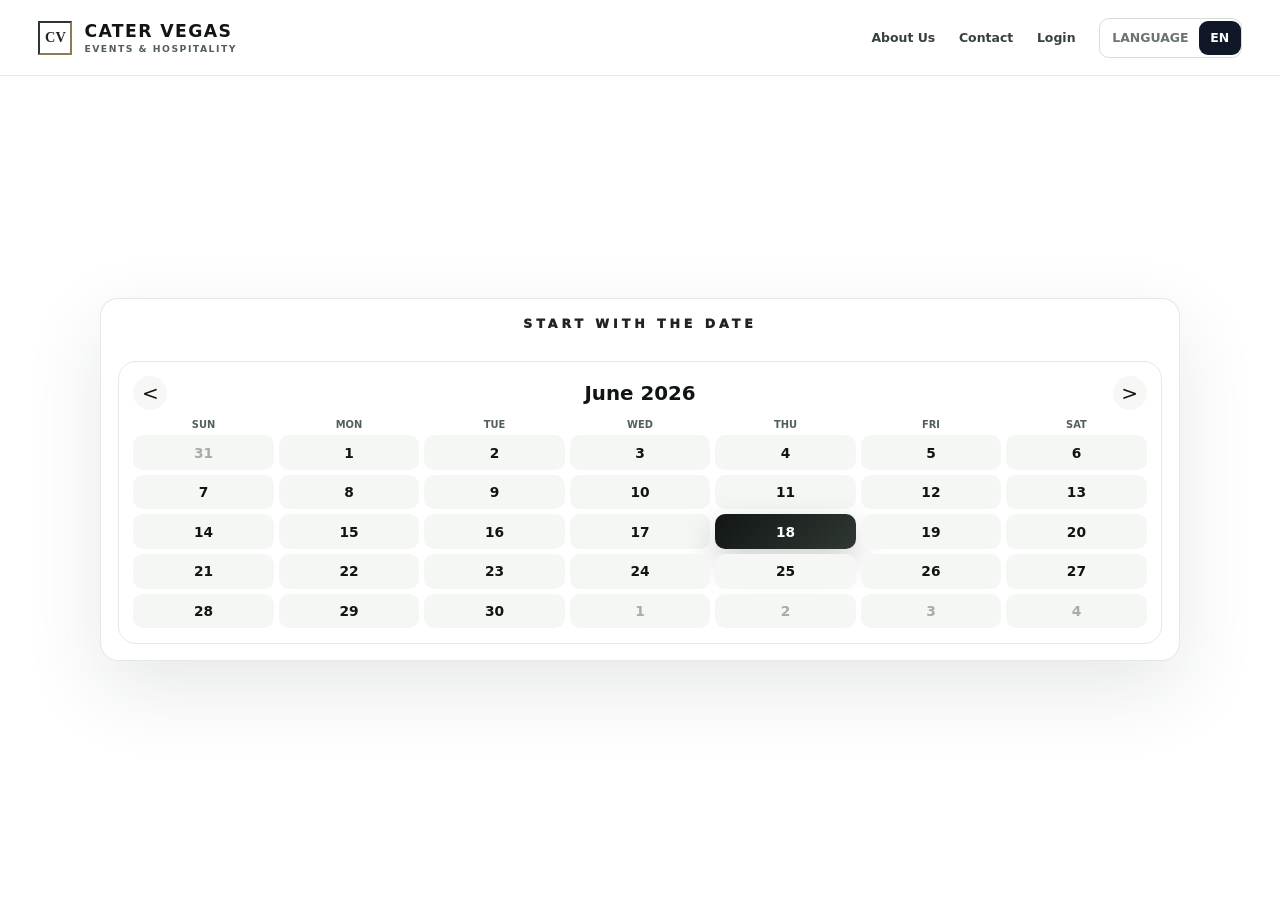
==== index.html @ 3e03739a "Add industries back button" ====
﻿<!DOCTYPE html>
<html lang="es">
<head>
  <meta charset="UTF-8">
  <meta name="viewport" content="width=device-width, initial-scale=1.0">
  <meta name="description" content="Cater Vegas conecta catering, F&amp;B, entertainment y hospedaje para eventos premium en Las Vegas.">
  <meta name="keywords" content="Cater Vegas, Las Vegas catering, F&B Las Vegas, event entertainment Las Vegas, hospitality Las Vegas">
  <meta name="theme-color" content="#ffffff">
  <title>Cater Vegas | Industries</title>
  <link rel="icon" href="data:image/svg+xml,%3Csvg xmlns='http://www.w3.org/2000/svg' viewBox='0 0 64 64'%3E%3Crect width='64' height='64' fill='%23ffffff'/%3E%3Ctext x='32' y='41' text-anchor='middle' font-family='Georgia,serif' font-size='23' fill='%231b3324'%3ECV%3C/text%3E%3C/svg%3E">
  <link rel="stylesheet" href="styles.css?v=20260627-flow-back-buttons">
</head>
<body>
  <header class="site-header" id="top">
    <a class="brand" href="#top" aria-label="Cater Vegas home">
      <span class="brand-mark">CV</span>
      <span class="brand-copy">
        <strong>Cater Vegas</strong>
        <small>Events & Hospitality</small>
      </span>
    </a>

    <nav class="site-nav" aria-label="Principal">
      <a href="#about">About Us</a>
      <a href="#contact">Contact</a>
      <a href="login.html">Login</a>
      <a class="language-pill" href="#contact">Language <strong>EN</strong></a>
    </nav>
  </header>

  <main>
    <section class="calendar-hero" id="calendar" aria-labelledby="calendar-title">
      <div class="booking-shell" aria-label="Calendar design options">
        <div class="booking-heading">
          <p class="eyebrow">Start with the date</p>
        </div>

        <div class="calendar-card compact-calendar" aria-label="June 2026 compact month calendar">
          <div class="calendar-card-header">
            <button type="button" aria-label="Previous month">&lt;</button>
            <strong>June 2026</strong>
            <button type="button" aria-label="Next month">&gt;</button>
          </div>

          <div class="calendar-grid" aria-label="Calendar days">
            <span>Sun</span><span>Mon</span><span>Tue</span><span>Wed</span><span>Thu</span><span>Fri</span><span>Sat</span>
            <button type="button" class="muted">31</button>
            <button type="button">1</button>
            <button type="button">2</button>
            <button type="button">3</button>
            <button type="button">4</button>
            <button type="button">5</button>
            <button type="button">6</button>
            <button type="button">7</button>
            <button type="button">8</button>
            <button type="button">9</button>
            <button type="button">10</button>
            <button type="button">11</button>
            <button type="button">12</button>
            <button type="button">13</button>
            <button type="button">14</button>
            <button type="button">15</button>
            <button type="button">16</button>
            <button type="button">17</button>
            <button type="button" class="is-selected">18</button>
            <button type="button">19</button>
            <button type="button">20</button>
            <button type="button">21</button>
            <button type="button">22</button>
            <button type="button">23</button>
            <button type="button">24</button>
            <button type="button">25</button>
            <button type="button">26</button>
            <button type="button">27</button>
            <button type="button">28</button>
            <button type="button">29</button>
            <button type="button">30</button>
            <button type="button" class="muted">1</button>
            <button type="button" class="muted">2</button>
            <button type="button" class="muted">3</button>
            <button type="button" class="muted">4</button>
          </div>
        </div>
      </div>
    </section>

    <section class="industry-hero is-hidden-step" id="industries" aria-label="Cater Vegas industries">
      <a class="flow-back industry-back" href="#calendar" aria-label="Back to calendar">
        <span aria-hidden="true">&larr;</span>
        Back
      </a>

      <article class="industry-panel industry-catering">
        <div class="panel-icon" aria-hidden="true">
          <svg viewBox="0 0 24 24">
            <path d="M5 13h14M7 13a5 5 0 0 1 10 0M12 5v3M9 5h6M4 17h16"></path>
          </svg>
        </div>
        <div class="panel-copy">
          <span class="panel-number">01</span>
          <h1>Catering</h1>
          <i></i>
          <p>Premium menus, plating, staffing and full-service event execution.</p>
          <a href="#catering">Start with Catering</a>
        </div>
      </article>

      <article class="industry-panel industry-fb">
        <div class="panel-icon" aria-hidden="true">
          <svg viewBox="0 0 24 24">
            <path d="M7 3h10l-1 8a4 4 0 0 1-8 0L7 3zM12 15v6M9 21h6"></path>
          </svg>
        </div>
        <div class="panel-copy">
          <span class="panel-number">02</span>
          <h2>F&amp;B</h2>
          <i></i>
          <p>Food and beverage programs for venues, hotels, pop-ups and recurring events.</p>
          <a href="#start" data-start-option="F&B">Start with F&amp;B</a>
        </div>
      </article>

      <article class="industry-panel industry-entertainment">
        <div class="panel-icon" aria-hidden="true">
          <svg viewBox="0 0 24 24">
            <path d="M9 18V5l11-2v13M9 9l11-2M6 21a3 3 0 1 0 0-6 3 3 0 0 0 0 6zm11-2a3 3 0 1 0 0-6 3 3 0 0 0 0 6z"></path>
          </svg>
        </div>
        <div class="panel-copy">
          <span class="panel-number">03</span>
          <h2>Entertainment</h2>
          <i></i>
          <p>DJ, live talent, production timing and guest-energy planning for Las Vegas events.</p>
          <a href="#start" data-start-option="Entertainment">Start with Entertainment</a>
        </div>
      </article>

      <article class="industry-panel industry-hotel">
        <div class="panel-icon" aria-hidden="true">
          <svg viewBox="0 0 24 24">
            <path d="M4 21V8l8-5 8 5v13M8 21v-7h8v7M9 10h.01M12 10h.01M15 10h.01"></path>
          </svg>
        </div>
        <div class="panel-copy">
          <span class="panel-number">04</span>
          <h2>Hospedaje</h2>
          <i></i>
          <p>Hotel blocks, VIP arrivals, transportation notes and concierge coordination.</p>
          <a href="#start" data-start-option="Hospedaje">Start with Hospedaje</a>
        </div>
      </article>
    </section>

    <section class="catering-showroom is-hidden-step" id="catering" aria-labelledby="catering-title">
      <a class="flow-back" href="#industries" aria-label="Back to industries">
        <span aria-hidden="true">â€¹</span>
        Back
      </a>

      <div class="showroom-intro">
        <span id="catering-title">Catering showroom</span>
        <p>Choose the catering area you want to build first.</p>
      </div>

      <div class="category-strip" aria-label="Catering categories">
        <a class="category-item" href="#start" data-start-option="Catering">
          <span class="category-icon" aria-hidden="true">
            <svg viewBox="0 0 64 64">
              <path d="M17 25c0-6 30-6 30 0s-30 6-30 0zM20 28c2 4 22 4 24 0M32 31v20M24 51h16"></path>
            </svg>
          </span>
          <strong>Tables</strong>
        </a>

        <a class="category-item" href="#start" data-start-option="Catering">
          <span class="category-icon" aria-hidden="true">
            <svg viewBox="0 0 64 64">
              <path d="M21 17h22v18H21zM18 35h28M23 35l-3 18M41 35l3 18M24 24h16"></path>
            </svg>
          </span>
          <strong>Chairs</strong>
        </a>

        <a class="category-item" href="#start" data-start-option="Catering">
          <span class="category-icon" aria-hidden="true">
            <svg viewBox="0 0 64 64">
              <path d="M22 16l20 8-10 24-20-8 10-24zM36 20l12 8-10 24-12-8M24 26l13 6M20 36l13 6"></path>
            </svg>
          </span>
          <strong>Linen</strong>
        </a>

        <a class="category-item" href="#start" data-start-option="Catering">
          <span class="category-icon" aria-hidden="true">
            <svg viewBox="0 0 64 64">
              <path d="M21 49h22M32 16v33M22 28h20M22 28l-5 13M42 28l5 13M26 16h12M25 22h14"></path>
              <path d="M18 41h8M38 41h8"></path>
            </svg>
          </span>
          <strong>Decor</strong>
        </a>

        <a class="category-item" href="#start" data-start-option="Catering">
          <span class="category-icon" aria-hidden="true">
            <svg viewBox="0 0 64 64">
              <path d="M14 49V26l18-11 18 11v23M14 26h36M20 49V31M44 49V31M25 31h14"></path>
            </svg>
          </span>
          <strong>Tents</strong>
        </a>

        <a class="category-item view-all" href="#start" data-start-option="Catering">
          <span class="category-icon" aria-hidden="true">
            <svg viewBox="0 0 64 64">
              <path d="M24 16l16 16-16 16"></path>
            </svg>
          </span>
          <strong>View all<br>products</strong>
        </a>
      </div>
    </section>

    <section class="start-section is-hidden-step" id="start" aria-labelledby="start-title">
      <div>
        <p class="eyebrow">Choose where to start</p>
        <h2 id="start-title">Your event path starts with <span id="selected-path">Catering</span>.</h2>
        <p id="selected-path-copy">
          We will begin with menu direction, guest count, service flow and staffing needs, then connect the rest of the event around it.
        </p>
      </div>

      <div class="start-options" aria-label="Starting options">
        <button type="button" class="is-active" data-path="Catering">Catering</button>
        <button type="button" data-path="F&B">F&amp;B</button>
        <button type="button" data-path="Entertainment">Entertainment</button>
        <button type="button" data-path="Hospedaje">Hospedaje</button>
      </div>
    </section>

    <section class="about-section is-hidden-step" id="about">
      <p class="eyebrow">Cater Vegas</p>
      <h2>Hospitality, food, entertainment and stay planning in one clean system.</h2>
      <p>
        We organize the moving parts behind destination events: menus, service, venue needs, talent, hotel details and guest experience. The page stays white and polished, while the operation behind it stays precise.
      </p>
    </section>

    <section class="contact-section is-hidden-step" id="contact">
      <p class="eyebrow">Start Planning</p>
      <h2>Tell us what you are building in Las Vegas.</h2>
      <a class="contact-button" href="mailto:info@bastidasystems.com">info@bastidasystems.com</a>
    </section>
  </main>

  <footer class="site-footer is-hidden-step">
    <span>Cater Vegas</span>
    <p>Events, F&amp;B, Entertainment &amp; Hospitality.</p>
  </footer>

  <script src="app.js"></script>
</body>
</html>
---- styles.css ----
﻿:root {
  color-scheme: light;
  --ink: #101513;
  --muted: #53605a;
  --line: #e5e9e4;
  --white: #ffffff;
  --soft: #f7f8f5;
  --green: #1f2421;
  --green-bright: #8c7a5b;
  --gold: #b59a6a;
  --aqua: #2bbcc4;
  --violet: #9157e8;
  --serif: Georgia, "Times New Roman", serif;
  --sans: Inter, ui-sans-serif, system-ui, -apple-system, BlinkMacSystemFont, "Segoe UI", sans-serif;
}

* {
  box-sizing: border-box;
}

html {
  scroll-behavior: smooth;
}

body {
  margin: 0;
  background: var(--white);
  color: var(--ink);
  font-family: var(--sans);
}

.is-hidden-step {
  display: none !important;
}

a {
  color: inherit;
  text-decoration: none;
}

svg {
  display: block;
}

.site-header {
  position: sticky;
  top: 0;
  z-index: 10;
  display: flex;
  align-items: center;
  justify-content: space-between;
  gap: 18px;
  min-height: 76px;
  padding: 12px clamp(20px, 3vw, 42px);
  background: rgba(255, 255, 255, 0.96);
  border-bottom: 1px solid var(--line);
  backdrop-filter: blur(18px);
}

.brand {
  display: flex;
  align-items: center;
  gap: 12px;
  min-width: 220px;
}

.brand-mark {
  display: grid;
  width: 34px;
  height: 34px;
  place-items: center;
  border: 2px solid #2c3732;
  border-right-color: var(--green-bright);
  border-bottom-color: var(--green-bright);
  color: var(--green);
  font-family: var(--serif);
  font-size: 0.9rem;
  font-weight: 700;
}

.brand-copy {
  display: grid;
  gap: 2px;
  text-transform: uppercase;
}

.brand-copy strong {
  font-size: clamp(0.95rem, 1.35vw, 1.26rem);
  letter-spacing: 0.08em;
}

.brand-copy small {
  color: var(--muted);
  font-size: 0.58rem;
  font-weight: 800;
  letter-spacing: 0.16em;
}

.site-nav {
  display: flex;
  align-items: center;
  justify-content: flex-end;
  gap: clamp(14px, 1.85vw, 28px);
  color: #36413c;
  font-size: clamp(0.78rem, 0.95vw, 0.95rem);
  font-weight: 800;
}

.site-nav a[aria-current="page"] {
  color: #050807;
}

.language-pill {
  display: inline-flex;
  align-items: center;
  gap: 10px;
  min-height: 40px;
  padding: 0 0 0 12px;
  border: 1px solid #d7ddd7;
  border-radius: 10px;
  color: #6a746f;
  text-transform: uppercase;
}

.language-pill strong {
  display: grid;
  min-width: 42px;
  min-height: 34px;
  place-items: center;
  border-radius: 9px;
  background: #101827;
  color: var(--white);
}

.calendar-hero {
  display: grid;
  grid-template-columns: minmax(0, 1fr);
  gap: 0;
  justify-items: center;
  align-items: center;
  min-height: calc(100vh - 76px);
  padding: clamp(8px, 1.2vw, 16px) clamp(22px, 5vw, 70px) clamp(18px, 2.6vw, 32px);
  background: var(--white);
}

.booking-shell {
  display: grid;
  width: min(100%, 1080px);
  gap: 12px;
  padding: clamp(12px, 1.3vw, 18px);
  border: 1px solid rgba(23, 73, 50, 0.12);
  border-radius: 18px;
  background: var(--white);
  box-shadow: 0 28px 80px rgba(27, 42, 34, 0.11);
}

.booking-heading {
  display: grid;
  justify-items: center;
  text-align: center;
}

.calendar-grid button,
.calendar-card-header button,
.start-options button {
  border: 0;
  font: inherit;
  cursor: pointer;
}

.calendar-card {
  padding: clamp(10px, 1.15vw, 15px);
  border: 1px solid var(--line);
  border-radius: 18px;
  background: var(--white);
}

.calendar-card-header {
  display: flex;
  align-items: center;
  justify-content: space-between;
  margin-bottom: 9px;
}

.calendar-card-header strong {
  font-size: clamp(1.05rem, 1.55vw, 1.35rem);
}

.calendar-card-header button {
  display: grid;
  width: 34px;
  height: 34px;
  place-items: center;
  border-radius: 50%;
  background: var(--soft);
  color: var(--ink);
  font-size: 1.25rem;
}

.calendar-grid {
  display: grid;
  grid-template-columns: repeat(7, minmax(0, 1fr));
  gap: 5px;
}

.calendar-grid span {
  color: var(--muted);
  font-size: 0.62rem;
  font-weight: 900;
  text-align: center;
  text-transform: uppercase;
}

.calendar-grid button {
  display: grid;
  min-height: clamp(30px, 2.7vw, 40px);
  place-items: center;
  border-radius: 10px;
  background: #f5f7f4;
  color: var(--ink);
  font-weight: 900;
  font-size: 0.86rem;
}

.calendar-grid button.muted {
  color: #a5ada8;
}

.calendar-grid button.is-selected {
  background: linear-gradient(135deg, #111614, #303833);
  color: var(--white);
  box-shadow: 0 14px 34px rgba(17, 22, 20, 0.22);
}

.contact-button {
  display: inline-flex;
  min-height: 52px;
  align-items: center;
  justify-content: center;
  padding: 0 22px;
  background: linear-gradient(135deg, #111614, #2f3632);
  color: var(--white);
  font-weight: 900;
  box-shadow: inset 0 1px 0 rgba(255, 255, 255, 0.16);
}

.industry-hero {
  position: relative;
  display: grid;
  grid-template-columns: repeat(4, minmax(0, 1fr));
  min-height: calc(100vh - 76px);
  overflow: hidden;
  background:
    linear-gradient(90deg, rgba(245, 248, 245, 0.92), rgba(255, 255, 255, 0.88)),
    #f7f8f5;
}

.industry-panel {
  position: relative;
  display: grid;
  align-items: end;
  min-width: 0;
  min-height: clamp(430px, calc(100vh - 120px), 540px);
  padding: clamp(20px, 3vw, 44px) clamp(16px, 2.1vw, 34px);
  isolation: isolate;
}

.industry-panel::before,
.industry-panel::after {
  position: absolute;
  inset: 0;
  content: "";
}

.industry-panel::before {
  z-index: -2;
  background:
    linear-gradient(180deg, rgba(255, 255, 255, 0.38), rgba(255, 255, 255, 0.9)),
    var(--panel-image);
  background-size: cover;
  background-position: center;
  filter: saturate(0.82);
}

.industry-panel::after {
  z-index: -1;
  background:
    linear-gradient(180deg, rgba(255, 255, 255, 0.2), rgba(255, 255, 255, 0.92) 78%),
    linear-gradient(90deg, rgba(255, 255, 255, 0.92), rgba(255, 255, 255, 0.32));
}

.industry-panel:not(:first-child) {
  margin-left: -2.4vw;
  padding-left: clamp(34px, 4.8vw, 64px);
  clip-path: polygon(10% 0, 100% 0, 90% 100%, 0 100%);
}

.industry-catering {
  --accent: var(--aqua);
  --panel-image: url("assets/cater-vegas-hero.png");
}

.industry-fb {
  --accent: var(--green-bright);
  --panel-image: url("assets/cater-vegas-hero.png");
}

.industry-entertainment {
  --accent: var(--violet);
  --panel-image: url("img/cocofilms-preview.jpg");
}

.industry-hotel {
  --accent: var(--gold);
  --panel-image: url("img/la-apertura-preview.png");
}

.panel-icon {
  position: absolute;
  left: clamp(24px, 3.5vw, 64px);
  top: clamp(32px, 11vh, 92px);
  display: grid;
  width: clamp(52px, 4.7vw, 66px);
  height: clamp(52px, 4.7vw, 66px);
  place-items: center;
  border: 1px solid rgba(16, 21, 19, 0.2);
  border-radius: 50%;
  background: rgba(255, 255, 255, 0.54);
  box-shadow: 0 14px 38px rgba(26, 37, 31, 0.12);
  backdrop-filter: blur(12px);
}

.industry-panel:not(:first-child) .panel-icon {
  left: clamp(42px, 5.4vw, 76px);
}

.panel-icon svg {
  width: 26px;
  height: 26px;
  fill: none;
  stroke: var(--ink);
  stroke-linecap: round;
  stroke-linejoin: round;
  stroke-width: 1.7;
}

.panel-copy {
  position: relative;
  z-index: 1;
  max-width: 430px;
}

.panel-number {
  display: block;
  margin-bottom: 10px;
  color: var(--accent);
  font-size: clamp(0.92rem, 1.18vw, 1.12rem);
  font-weight: 950;
  letter-spacing: 0.14em;
}

.panel-copy h1,
.panel-copy h2 {
  margin: 0;
  color: var(--ink);
  font-family: var(--sans);
  font-size: clamp(1.65rem, 2.25vw, 2.65rem);
  font-weight: 900;
  letter-spacing: -0.02em;
  line-height: 0.95;
}

.panel-copy i {
  display: block;
  width: 52px;
  height: 4px;
  margin: 14px 0;
  background: var(--accent);
}

.panel-copy p {
  max-width: 340px;
  margin: 0 0 14px;
  color: #34403b;
  font-size: clamp(0.78rem, 0.92vw, 0.95rem);
  font-weight: 650;
  line-height: 1.35;
}

.panel-copy a {
  color: var(--accent);
  font-size: 0.84rem;
  font-weight: 900;
}

.panel-copy a::after {
  content: "  >";
}

.catering-showroom {
  position: relative;
  display: grid;
  align-content: start;
  min-height: 0;
  height: calc(100vh - 76px);
  padding: clamp(8px, 1.4vw, 18px) 0 0;
  background: var(--white);
  overflow: hidden;
}

.flow-back {
  position: absolute;
  top: clamp(16px, 2.4vw, 30px);
  left: clamp(20px, 3.4vw, 54px);
  z-index: 2;
  display: inline-flex;
  min-height: 38px;
  align-items: center;
  gap: 8px;
  padding: 0 14px;
  border: 1px solid rgba(16, 21, 19, 0.14);
  border-radius: 999px;
  background: rgba(255, 255, 255, 0.72);
  color: #202824;
  font-size: 0.78rem;
  font-weight: 900;
  letter-spacing: 0.08em;
  text-transform: uppercase;
  box-shadow: 0 14px 34px rgba(26, 37, 31, 0.08);
  backdrop-filter: blur(14px);
}

.flow-back span {
  font-size: 1.35rem;
  line-height: 0;
}

.flow-back:hover {
  border-color: rgba(16, 21, 19, 0.28);
  background: rgba(255, 255, 255, 0.92);
}

.industry-back {
  top: clamp(16px, 2.4vw, 30px);
  left: clamp(20px, 3.4vw, 54px);
}

.showroom-intro {
  display: grid;
  justify-items: center;
  margin-bottom: clamp(8px, 1.4vw, 14px);
  padding: 0 clamp(22px, 5vw, 86px);
  text-align: center;
}

.showroom-intro span {
  display: inline-flex;
  min-height: 34px;
  align-items: center;
  justify-content: center;
  padding: 0 24px;
  background: linear-gradient(135deg, #111614, #303833);
  color: var(--white);
  font-size: clamp(0.76rem, 1.05vw, 0.94rem);
  font-weight: 850;
  letter-spacing: 0.22em;
  text-transform: uppercase;
}

.showroom-intro p {
  margin: 5px 0 0;
  color: #555c58;
  font-size: clamp(0.74rem, 0.9vw, 0.88rem);
  font-style: italic;
  font-weight: 750;
}

.category-strip {
  position: relative;
  display: grid;
  grid-template-columns: repeat(6, minmax(0, 1fr));
  min-height: 0;
  height: clamp(280px, calc(100vh - 190px), 380px);
  width: 100%;
  overflow: hidden;
  background:
    linear-gradient(90deg, rgba(245, 248, 245, 0.94), rgba(255, 255, 255, 0.88)),
    #f7f8f5;
}

.category-strip::before {
  display: none;
}

.category-item {
  position: relative;
  display: grid;
  align-content: end;
  justify-items: start;
  min-width: 0;
  padding: clamp(16px, 2.4vw, 30px) clamp(12px, 1.8vw, 24px);
  isolation: isolate;
  overflow: hidden;
  color: var(--ink);
  text-align: left;
  text-transform: uppercase;
  transform: none;
}

.category-item::before,
.category-item::after {
  position: absolute;
  inset: 0;
  content: "";
}

.category-item::before {
  z-index: -2;
  background:
    linear-gradient(180deg, rgba(255, 255, 255, 0.38), rgba(255, 255, 255, 0.92)),
    var(--category-image, url("assets/cater-vegas-hero.png"));
  background-position: center;
  background-size: cover;
  filter: saturate(0.82);
}

.category-item::after {
  z-index: -1;
  background:
    linear-gradient(180deg, rgba(255, 255, 255, 0.18), rgba(255, 255, 255, 0.94) 78%),
    linear-gradient(90deg, rgba(255, 255, 255, 0.94), rgba(255, 255, 255, 0.34));
}

.category-item:not(:first-child) {
  margin-left: -2.6vw;
  padding-left: clamp(30px, 4.8vw, 58px);
  clip-path: polygon(14% 0, 100% 0, 86% 100%, 0 100%);
}

.category-item:first-child {
  clip-path: polygon(0 0, 100% 0, 86% 100%, 0 100%);
}

.category-item:last-child {
  clip-path: polygon(14% 0, 100% 0, 100% 100%, 0 100%);
}

.category-item:nth-child(1),
.category-item:nth-child(2),
.category-item:nth-child(3) {
  --category-image: url("assets/cater-vegas-hero.png");
}

.category-item:nth-child(4) {
  --category-image: url("img/cocofilms-preview.jpg");
}

.category-item:nth-child(5),
.category-item:nth-child(6) {
  --category-image: url("img/la-apertura-preview.png");
}

.category-item:nth-child(1) {
  --category-accent: var(--aqua);
}

.category-item:nth-child(2) {
  --category-accent: var(--green-bright);
}

.category-item:nth-child(3) {
  --category-accent: var(--gold);
}

.category-item:nth-child(4) {
  --category-accent: var(--violet);
}

.category-item:nth-child(5) {
  --category-accent: #b59a6a;
}

.category-item:nth-child(6) {
  --category-accent: var(--ink);
}

.category-icon {
  display: grid;
  position: absolute;
  left: clamp(16px, 2.4vw, 34px);
  top: clamp(14px, 2.4vw, 30px);
  width: clamp(42px, 4vw, 58px);
  height: clamp(42px, 4vw, 58px);
  place-items: center;
  border: 1px solid rgba(16, 21, 19, 0.2);
  border-radius: 50%;
  background: rgba(255, 255, 255, 0.58);
  box-shadow: 0 14px 38px rgba(26, 37, 31, 0.12);
  backdrop-filter: blur(12px);
  transition: transform 180ms ease, border-color 180ms ease, box-shadow 180ms ease;
}

.category-item:not(:first-child) .category-icon {
  left: clamp(30px, 4.8vw, 54px);
}

.category-icon svg {
  width: 46%;
  height: 46%;
  fill: none;
  stroke: #0d100f;
  stroke-linecap: round;
  stroke-linejoin: round;
  stroke-width: 3;
}

.category-item strong {
  position: relative;
  z-index: 1;
  color: #050807;
  font-size: clamp(0.94rem, 1.35vw, 1.55rem);
  font-weight: 950;
  letter-spacing: -0.02em;
  line-height: 0.95;
}

.category-item strong::before {
  display: block;
  width: 40px;
  height: 4px;
  margin: 0 0 9px;
  content: "";
  background: var(--category-accent, var(--aqua));
}

.category-item:hover .category-icon {
  transform: translateY(-5px);
  border-color: var(--green-bright);
  box-shadow: 0 18px 44px rgba(17, 22, 20, 0.12);
}

.view-all .category-icon {
  width: clamp(42px, 4.4vw, 58px);
  height: clamp(42px, 4.4vw, 58px);
}

.view-all .category-icon svg {
  width: 48%;
  height: 48%;
}

.start-section {
  display: grid;
  grid-template-columns: minmax(300px, 0.9fr) minmax(320px, 1.1fr);
  gap: clamp(28px, 5vw, 80px);
  align-items: center;
  padding: clamp(70px, 8vw, 120px) clamp(22px, 5vw, 86px);
  background: var(--white);
  border-bottom: 1px solid var(--line);
}

.start-section h2 {
  max-width: 760px;
  margin: 0 0 20px;
  font-family: var(--serif);
  font-size: clamp(2.2rem, 4.6vw, 5rem);
  font-weight: 400;
  line-height: 1.02;
}

.start-section h2 span {
  color: var(--green);
}

.start-section p:not(.eyebrow) {
  max-width: 680px;
  margin: 0;
  color: var(--muted);
  font-size: clamp(1rem, 1.35vw, 1.2rem);
  line-height: 1.7;
}

.start-options {
  display: grid;
  grid-template-columns: repeat(2, minmax(0, 1fr));
  gap: 12px;
}

.start-options button {
  min-height: 96px;
  padding: 18px;
  border: 1px solid var(--line);
  border-radius: 14px;
  background: var(--soft);
  color: var(--ink);
  font-size: clamp(1.05rem, 1.8vw, 1.45rem);
  font-weight: 950;
  text-align: left;
}

.start-options button.is-active {
  border-color: rgba(23, 73, 50, 0.28);
  background: var(--green);
  color: var(--white);
}

.about-section,
.contact-section {
  display: grid;
  justify-items: center;
  padding: clamp(70px, 8vw, 120px) clamp(22px, 5vw, 86px);
  text-align: center;
}

.about-section {
  background: var(--white);
}

.contact-section {
  background: var(--soft);
}

.eyebrow {
  margin: 0 0 18px;
  color: var(--green);
  font-size: 0.78rem;
  font-weight: 950;
  letter-spacing: 0.32em;
  text-transform: uppercase;
}

.about-section h2,
.contact-section h2 {
  max-width: 920px;
  margin: 0 0 22px;
  font-family: var(--serif);
  font-size: clamp(2.1rem, 4.6vw, 5rem);
  font-weight: 400;
  line-height: 1.02;
}

.about-section p:not(.eyebrow) {
  max-width: 760px;
  margin: 0;
  color: var(--muted);
  font-size: clamp(1rem, 1.4vw, 1.2rem);
  line-height: 1.7;
}

.site-footer {
  display: flex;
  justify-content: space-between;
  gap: 24px;
  padding: 30px clamp(22px, 3vw, 48px);
  border-top: 1px solid var(--line);
  color: var(--muted);
}

.site-footer span {
  color: var(--ink);
  font-weight: 900;
  letter-spacing: 0.12em;
  text-transform: uppercase;
}

.site-footer p {
  margin: 0;
}

@media (max-width: 1180px) {
  .site-header {
    align-items: center;
    flex-wrap: wrap;
  }

  .site-nav {
    flex-wrap: wrap;
    justify-content: flex-start;
  }

  .start-section {
    grid-template-columns: 1fr 1fr;
  }

  .industry-hero {
    grid-template-columns: repeat(4, minmax(0, 1fr));
  }

  .category-strip {
    grid-template-columns: repeat(6, minmax(0, 1fr));
    height: 340px;
    min-height: 0;
  }

  .category-strip::before {
    display: none;
  }

  .category-item {
    padding: 20px 14px;
    transform: none;
  }

  .calendar-hero {
    grid-template-columns: 1fr;
  }

  .industry-panel,
  .industry-panel:not(:first-child) {
    min-height: 430px;
    padding: 28px 20px;
  }

  .industry-panel:not(:first-child) {
    margin-left: -2.6vw;
    padding-left: clamp(36px, 5.6vw, 70px);
    clip-path: polygon(12% 0, 100% 0, 88% 100%, 0 100%);
  }

  .industry-panel:first-child {
    clip-path: polygon(0 0, 100% 0, 88% 100%, 0 100%);
  }

  .industry-panel:last-child {
    clip-path: polygon(12% 0, 100% 0, 100% 100%, 0 100%);
  }

  .industry-panel:not(:first-child) .panel-icon,
  .panel-icon {
    left: clamp(24px, 4.4vw, 56px);
    top: 28px;
  }
}

@media (max-width: 720px) {
  .site-header {
    min-height: auto;
    padding: 18px;
  }

  .brand {
    min-width: 0;
  }

  .site-nav {
    gap: 12px 18px;
    font-size: 0.78rem;
  }

  .language-pill {
    min-height: 44px;
  }

  .language-pill strong {
    min-height: 38px;
  }

  .calendar-hero,
  .industry-hero,
  .catering-showroom,
  .start-section {
    grid-template-columns: 1fr;
    min-height: auto;
  }

  .category-strip {
    display: grid;
    grid-template-columns: 1fr;
    min-height: auto;
  }

  .category-item,
  .category-item:not(:first-child),
  .category-item:first-child,
  .category-item:last-child {
    min-height: 220px;
    margin-left: 0;
    padding: 96px 22px 28px;
    clip-path: none;
  }

  .category-item:not(:first-child) .category-icon,
  .category-icon {
    left: 24px;
    top: 28px;
  }

  .flow-back {
    position: relative;
    top: auto;
    left: auto;
    justify-self: start;
    margin: 0 0 12px 18px;
  }

  .calendar-hero {
    padding: 34px 18px;
  }

  .start-options {
    grid-template-columns: 1fr;
  }

  .industry-panel,
  .industry-panel:not(:first-child) {
    min-height: 330px;
    padding: 28px 22px;
  }

  .industry-panel:not(:first-child) .panel-icon,
  .panel-icon {
    left: 24px;
    top: 28px;
    width: 56px;
    height: 56px;
  }

  .panel-copy {
    padding-top: 64px;
  }

  .panel-copy h1,
  .panel-copy h2 {
    font-size: clamp(1.85rem, 10vw, 3rem);
  }

  .site-footer {
    display: grid;
  }
}
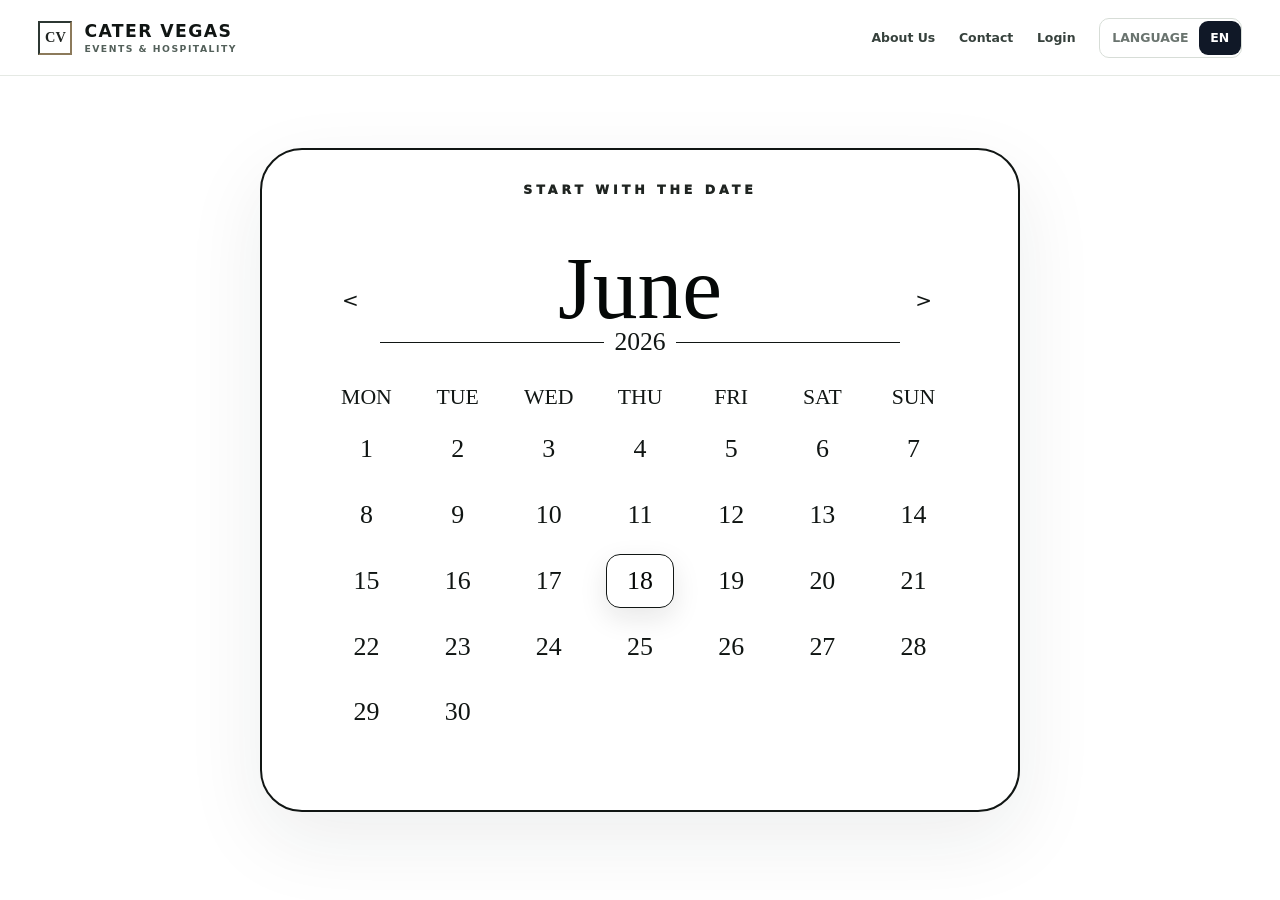
==== commit 7f822270: "Add editorial calendar selection style" ====
--- a/index.html
+++ b/index.html
@@ -8,7 +8,7 @@
   <meta name="theme-color" content="#ffffff">
   <title>Cater Vegas | Industries</title>
   <link rel="icon" href="data:image/svg+xml,%3Csvg xmlns='http://www.w3.org/2000/svg' viewBox='0 0 64 64'%3E%3Crect width='64' height='64' fill='%23ffffff'/%3E%3Ctext x='32' y='41' text-anchor='middle' font-family='Georgia,serif' font-size='23' fill='%231b3324'%3ECV%3C/text%3E%3C/svg%3E">
-  <link rel="stylesheet" href="styles.css?v=20260627-flow-back-buttons">
+  <link rel="stylesheet" href="styles.css?v=20260627-editorial-calendar">
 </head>
 <body>
   <header class="site-header" id="top">
@@ -38,13 +38,15 @@
         <div class="calendar-card compact-calendar" aria-label="June 2026 compact month calendar">
           <div class="calendar-card-header">
             <button type="button" aria-label="Previous month">&lt;</button>
-            <strong>June 2026</strong>
+            <strong>
+              <span class="month-name">June</span>
+              <span class="month-year">2026</span>
+            </strong>
             <button type="button" aria-label="Next month">&gt;</button>
           </div>
 
           <div class="calendar-grid" aria-label="Calendar days">
-            <span>Sun</span><span>Mon</span><span>Tue</span><span>Wed</span><span>Thu</span><span>Fri</span><span>Sat</span>
-            <button type="button" class="muted">31</button>
+            <span>Mon</span><span>Tue</span><span>Wed</span><span>Thu</span><span>Fri</span><span>Sat</span><span>Sun</span>
             <button type="button">1</button>
             <button type="button">2</button>
             <button type="button">3</button>
@@ -75,10 +77,6 @@
             <button type="button">28</button>
             <button type="button">29</button>
             <button type="button">30</button>
-            <button type="button" class="muted">1</button>
-            <button type="button" class="muted">2</button>
-            <button type="button" class="muted">3</button>
-            <button type="button" class="muted">4</button>
           </div>
         </div>
       </div>
@@ -86,7 +84,6 @@
 
     <section class="industry-hero is-hidden-step" id="industries" aria-label="Cater Vegas industries">
       <a class="flow-back industry-back" href="#calendar" aria-label="Back to calendar">
-        <span aria-hidden="true">&larr;</span>
         Back
       </a>
 
@@ -153,7 +150,6 @@
 
     <section class="catering-showroom is-hidden-step" id="catering" aria-labelledby="catering-title">
       <a class="flow-back" href="#industries" aria-label="Back to industries">
-        <span aria-hidden="true">â€¹</span>
         Back
       </a>
 
@@ -209,14 +205,6 @@
           <strong>Tents</strong>
         </a>
 
-        <a class="category-item view-all" href="#start" data-start-option="Catering">
-          <span class="category-icon" aria-hidden="true">
-            <svg viewBox="0 0 64 64">
-              <path d="M24 16l16 16-16 16"></path>
-            </svg>
-          </span>
-          <strong>View all<br>products</strong>
-        </a>
       </div>
     </section>
 
--- a/styles.css
+++ b/styles.css
@@ -145,13 +145,13 @@
 
 .booking-shell {
   display: grid;
-  width: min(100%, 1080px);
-  gap: 12px;
-  padding: clamp(12px, 1.3vw, 18px);
-  border: 1px solid rgba(23, 73, 50, 0.12);
-  border-radius: 18px;
+  width: min(100%, 760px);
+  gap: 10px;
+  padding: clamp(18px, 2.5vw, 34px);
+  border: 2px solid #111614;
+  border-radius: 42px;
   background: var(--white);
-  box-shadow: 0 28px 80px rgba(27, 42, 34, 0.11);
+  box-shadow: 0 28px 80px rgba(27, 42, 34, 0.08);
 }
 
 .booking-heading {
@@ -169,67 +169,110 @@
 }
 
 .calendar-card {
-  padding: clamp(10px, 1.15vw, 15px);
-  border: 1px solid var(--line);
-  border-radius: 18px;
+  padding: clamp(12px, 1.6vw, 22px) clamp(18px, 3vw, 42px) clamp(22px, 3vw, 42px);
+  border: 0;
+  border-radius: 0;
   background: var(--white);
 }
 
 .calendar-card-header {
+  display: grid;
+  grid-template-columns: 42px 1fr 42px;
+  align-items: center;
+  margin-bottom: clamp(18px, 2.4vw, 32px);
+}
+
+.calendar-card-header strong {
+  display: grid;
+  justify-items: center;
+  color: #050807;
+  font-family: var(--serif);
+  font-weight: 400;
+  line-height: 0.95;
+}
+
+.month-name {
+  font-size: clamp(3.1rem, 7vw, 5.6rem);
+}
+
+.month-year {
   display: flex;
-  align-items: center;
-  justify-content: space-between;
-  margin-bottom: 9px;
-}
-
-.calendar-card-header strong {
-  font-size: clamp(1.05rem, 1.55vw, 1.35rem);
+  width: min(100%, 520px);
+  align-items: center;
+  gap: 10px;
+  color: #111614;
+  font-size: clamp(1.15rem, 2vw, 1.65rem);
+}
+
+.month-year::before,
+.month-year::after {
+  display: block;
+  height: 1px;
+  flex: 1;
+  content: "";
+  background: #111614;
 }
 
 .calendar-card-header button {
   display: grid;
-  width: 34px;
-  height: 34px;
+  width: 36px;
+  height: 36px;
   place-items: center;
   border-radius: 50%;
-  background: var(--soft);
+  background: transparent;
   color: var(--ink);
   font-size: 1.25rem;
+  transition: background 160ms ease, transform 160ms ease;
+}
+
+.calendar-card-header button:hover {
+  background: #f4f6f3;
+  transform: translateY(-1px);
 }
 
 .calendar-grid {
   display: grid;
   grid-template-columns: repeat(7, minmax(0, 1fr));
-  gap: 5px;
+  gap: clamp(6px, 1vw, 12px) clamp(10px, 1.8vw, 24px);
 }
 
 .calendar-grid span {
-  color: var(--muted);
-  font-size: 0.62rem;
-  font-weight: 900;
+  color: #111614;
+  font-family: var(--serif);
+  font-size: clamp(1rem, 1.7vw, 1.42rem);
+  font-weight: 400;
   text-align: center;
   text-transform: uppercase;
 }
 
 .calendar-grid button {
   display: grid;
-  min-height: clamp(30px, 2.7vw, 40px);
+  min-height: clamp(36px, 4.2vw, 54px);
   place-items: center;
-  border-radius: 10px;
-  background: #f5f7f4;
+  border: 1px solid transparent;
+  border-radius: 14px;
+  background: transparent;
   color: var(--ink);
-  font-weight: 900;
-  font-size: 0.86rem;
+  font-family: var(--serif);
+  font-weight: 400;
+  font-size: clamp(1.1rem, 2.05vw, 1.62rem);
+  transition: border-color 160ms ease, box-shadow 160ms ease, transform 160ms ease;
 }
 
 .calendar-grid button.muted {
   color: #a5ada8;
 }
 
+.calendar-grid button:hover {
+  border-color: rgba(17, 22, 20, 0.22);
+  transform: translateY(-1px);
+}
+
 .calendar-grid button.is-selected {
-  background: linear-gradient(135deg, #111614, #303833);
-  color: var(--white);
-  box-shadow: 0 14px 34px rgba(17, 22, 20, 0.22);
+  border-color: #111614;
+  background: transparent;
+  color: #050807;
+  box-shadow: 0 10px 28px rgba(17, 22, 20, 0.1);
 }
 
 .contact-button {
@@ -478,7 +521,7 @@
 .category-strip {
   position: relative;
   display: grid;
-  grid-template-columns: repeat(6, minmax(0, 1fr));
+  grid-template-columns: repeat(5, minmax(0, 1fr));
   min-height: 0;
   height: clamp(280px, calc(100vh - 190px), 380px);
   width: 100%;
@@ -517,9 +560,9 @@
 .category-item::before {
   z-index: -2;
   background:
-    linear-gradient(180deg, rgba(255, 255, 255, 0.38), rgba(255, 255, 255, 0.92)),
+    linear-gradient(180deg, rgba(255, 255, 255, 0.16), rgba(255, 255, 255, 0.7)),
     var(--category-image, url("assets/cater-vegas-hero.png"));
-  background-position: center;
+  background-position: var(--category-position, center);
   background-size: cover;
   filter: saturate(0.82);
 }
@@ -527,8 +570,8 @@
 .category-item::after {
   z-index: -1;
   background:
-    linear-gradient(180deg, rgba(255, 255, 255, 0.18), rgba(255, 255, 255, 0.94) 78%),
-    linear-gradient(90deg, rgba(255, 255, 255, 0.94), rgba(255, 255, 255, 0.34));
+    linear-gradient(180deg, rgba(255, 255, 255, 0.08), rgba(255, 255, 255, 0.78) 82%),
+    linear-gradient(90deg, rgba(255, 255, 255, 0.82), rgba(255, 255, 255, 0.22));
 }
 
 .category-item:not(:first-child) {
@@ -545,19 +588,29 @@
   clip-path: polygon(14% 0, 100% 0, 100% 100%, 0 100%);
 }
 
-.category-item:nth-child(1),
-.category-item:nth-child(2),
+.category-item:nth-child(1) {
+  --category-image: url("assets/tables.jpeg");
+  --category-position: center;
+}
+
+.category-item:nth-child(2) {
+  --category-image: url("assets/chairs.jpeg");
+  --category-position: center;
+}
+
 .category-item:nth-child(3) {
-  --category-image: url("assets/cater-vegas-hero.png");
+  --category-image: url("assets/linens.jpeg");
+  --category-position: center;
 }
 
 .category-item:nth-child(4) {
-  --category-image: url("img/cocofilms-preview.jpg");
-}
-
-.category-item:nth-child(5),
-.category-item:nth-child(6) {
-  --category-image: url("img/la-apertura-preview.png");
+  --category-image: url("assets/decor.jpeg");
+  --category-position: center;
+}
+
+.category-item:nth-child(5) {
+  --category-image: url("assets/tents.jpeg");
+  --category-position: center;
 }
 
 .category-item:nth-child(1) {
@@ -578,10 +631,6 @@
 
 .category-item:nth-child(5) {
   --category-accent: #b59a6a;
-}
-
-.category-item:nth-child(6) {
-  --category-accent: var(--ink);
 }
 
 .category-icon {
@@ -639,16 +688,6 @@
   box-shadow: 0 18px 44px rgba(17, 22, 20, 0.12);
 }
 
-.view-all .category-icon {
-  width: clamp(42px, 4.4vw, 58px);
-  height: clamp(42px, 4.4vw, 58px);
-}
-
-.view-all .category-icon svg {
-  width: 48%;
-  height: 48%;
-}
-
 .start-section {
   display: grid;
   grid-template-columns: minmax(300px, 0.9fr) minmax(320px, 1.1fr);
@@ -787,7 +826,7 @@
   }
 
   .category-strip {
-    grid-template-columns: repeat(6, minmax(0, 1fr));
+    grid-template-columns: repeat(5, minmax(0, 1fr));
     height: 340px;
     min-height: 0;
   }
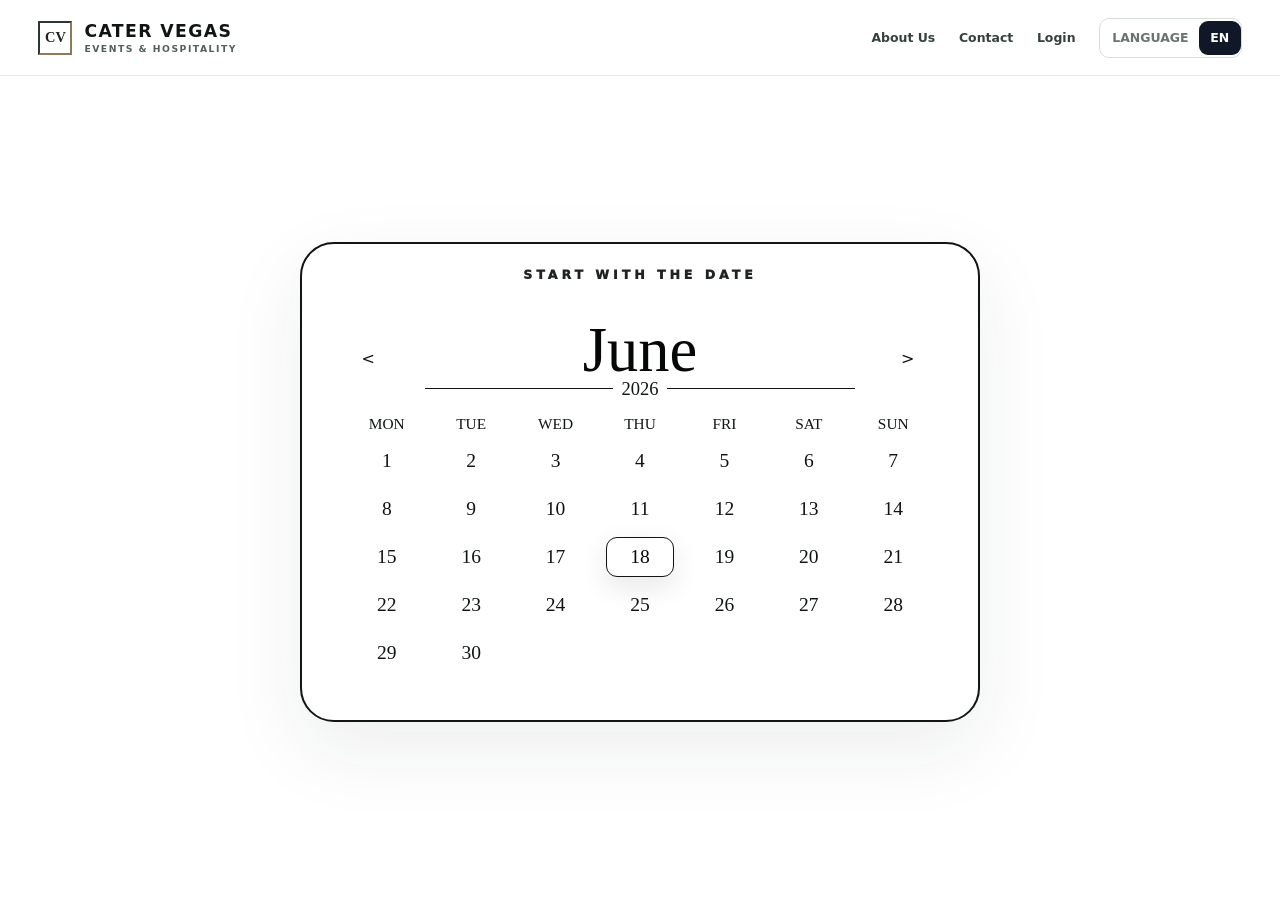
==== commit a6f39198: "Center industry icons away from back button" ====
--- a/index.html
+++ b/index.html
@@ -8,7 +8,7 @@
   <meta name="theme-color" content="#ffffff">
   <title>Cater Vegas | Industries</title>
   <link rel="icon" href="data:image/svg+xml,%3Csvg xmlns='http://www.w3.org/2000/svg' viewBox='0 0 64 64'%3E%3Crect width='64' height='64' fill='%23ffffff'/%3E%3Ctext x='32' y='41' text-anchor='middle' font-family='Georgia,serif' font-size='23' fill='%231b3324'%3ECV%3C/text%3E%3C/svg%3E">
-  <link rel="stylesheet" href="styles.css?v=20260627-editorial-calendar">
+  <link rel="stylesheet" href="styles.css?v=20260627-centered-industry-icons">
 </head>
 <body>
   <header class="site-header" id="top">
--- a/styles.css
+++ b/styles.css
@@ -139,17 +139,18 @@
   justify-items: center;
   align-items: center;
   min-height: calc(100vh - 76px);
-  padding: clamp(8px, 1.2vw, 16px) clamp(22px, 5vw, 70px) clamp(18px, 2.6vw, 32px);
+  padding: clamp(6px, 1vw, 12px) clamp(18px, 4vw, 56px) clamp(12px, 2vw, 24px);
   background: var(--white);
 }
 
 .booking-shell {
   display: grid;
-  width: min(100%, 760px);
-  gap: 10px;
-  padding: clamp(18px, 2.5vw, 34px);
+  width: min(100%, 680px);
+  max-height: calc(100vh - 118px);
+  gap: 8px;
+  padding: clamp(14px, 1.8vw, 24px);
   border: 2px solid #111614;
-  border-radius: 42px;
+  border-radius: 34px;
   background: var(--white);
   box-shadow: 0 28px 80px rgba(27, 42, 34, 0.08);
 }
@@ -169,7 +170,7 @@
 }
 
 .calendar-card {
-  padding: clamp(12px, 1.6vw, 22px) clamp(18px, 3vw, 42px) clamp(22px, 3vw, 42px);
+  padding: clamp(6px, 1vw, 14px) clamp(14px, 2.2vw, 32px) clamp(12px, 2vw, 24px);
   border: 0;
   border-radius: 0;
   background: var(--white);
@@ -177,9 +178,9 @@
 
 .calendar-card-header {
   display: grid;
-  grid-template-columns: 42px 1fr 42px;
-  align-items: center;
-  margin-bottom: clamp(18px, 2.4vw, 32px);
+  grid-template-columns: 34px 1fr 34px;
+  align-items: center;
+  margin-bottom: clamp(10px, 1.5vw, 18px);
 }
 
 .calendar-card-header strong {
@@ -192,16 +193,16 @@
 }
 
 .month-name {
-  font-size: clamp(3.1rem, 7vw, 5.6rem);
+  font-size: clamp(2.35rem, 4.9vw, 3.9rem);
 }
 
 .month-year {
   display: flex;
-  width: min(100%, 520px);
-  align-items: center;
-  gap: 10px;
+  width: min(100%, 430px);
+  align-items: center;
+  gap: 8px;
   color: #111614;
-  font-size: clamp(1.15rem, 2vw, 1.65rem);
+  font-size: clamp(0.95rem, 1.45vw, 1.24rem);
 }
 
 .month-year::before,
@@ -215,13 +216,13 @@
 
 .calendar-card-header button {
   display: grid;
-  width: 36px;
-  height: 36px;
+  width: 30px;
+  height: 30px;
   place-items: center;
   border-radius: 50%;
   background: transparent;
   color: var(--ink);
-  font-size: 1.25rem;
+  font-size: 1rem;
   transition: background 160ms ease, transform 160ms ease;
 }
 
@@ -233,13 +234,13 @@
 .calendar-grid {
   display: grid;
   grid-template-columns: repeat(7, minmax(0, 1fr));
-  gap: clamp(6px, 1vw, 12px) clamp(10px, 1.8vw, 24px);
+  gap: clamp(3px, 0.65vw, 8px) clamp(8px, 1.35vw, 18px);
 }
 
 .calendar-grid span {
   color: #111614;
   font-family: var(--serif);
-  font-size: clamp(1rem, 1.7vw, 1.42rem);
+  font-size: clamp(0.78rem, 1.2vw, 1.02rem);
   font-weight: 400;
   text-align: center;
   text-transform: uppercase;
@@ -247,15 +248,15 @@
 
 .calendar-grid button {
   display: grid;
-  min-height: clamp(36px, 4.2vw, 54px);
+  min-height: clamp(28px, 3.2vw, 40px);
   place-items: center;
   border: 1px solid transparent;
-  border-radius: 14px;
+  border-radius: 11px;
   background: transparent;
   color: var(--ink);
   font-family: var(--serif);
   font-weight: 400;
-  font-size: clamp(1.1rem, 2.05vw, 1.62rem);
+  font-size: clamp(0.92rem, 1.55vw, 1.22rem);
   transition: border-color 160ms ease, box-shadow 160ms ease, transform 160ms ease;
 }
 
@@ -360,31 +361,32 @@
 
 .panel-icon {
   position: absolute;
-  left: clamp(24px, 3.5vw, 64px);
-  top: clamp(32px, 11vh, 92px);
-  display: grid;
-  width: clamp(52px, 4.7vw, 66px);
-  height: clamp(52px, 4.7vw, 66px);
+  left: 50%;
+  top: clamp(56px, 13vh, 112px);
+  display: grid;
+  width: clamp(68px, 5.8vw, 86px);
+  height: clamp(68px, 5.8vw, 86px);
   place-items: center;
   border: 1px solid rgba(16, 21, 19, 0.2);
   border-radius: 50%;
   background: rgba(255, 255, 255, 0.54);
   box-shadow: 0 14px 38px rgba(26, 37, 31, 0.12);
   backdrop-filter: blur(12px);
+  transform: translateX(-50%);
 }
 
 .industry-panel:not(:first-child) .panel-icon {
-  left: clamp(42px, 5.4vw, 76px);
+  left: 50%;
 }
 
 .panel-icon svg {
-  width: 26px;
-  height: 26px;
+  width: 34px;
+  height: 34px;
   fill: none;
   stroke: var(--ink);
   stroke-linecap: round;
   stroke-linejoin: round;
-  stroke-width: 1.7;
+  stroke-width: 1.55;
 }
 
 .panel-copy {
@@ -866,8 +868,9 @@
 
   .industry-panel:not(:first-child) .panel-icon,
   .panel-icon {
-    left: clamp(24px, 4.4vw, 56px);
-    top: 28px;
+    left: 50%;
+    top: 54px;
+    transform: translateX(-50%);
   }
 }
 
@@ -948,14 +951,15 @@
 
   .industry-panel:not(:first-child) .panel-icon,
   .panel-icon {
-    left: 24px;
+    left: 50%;
     top: 28px;
-    width: 56px;
-    height: 56px;
+    width: 62px;
+    height: 62px;
+    transform: translateX(-50%);
   }
 
   .panel-copy {
-    padding-top: 64px;
+    padding-top: 74px;
   }
 
   .panel-copy h1,
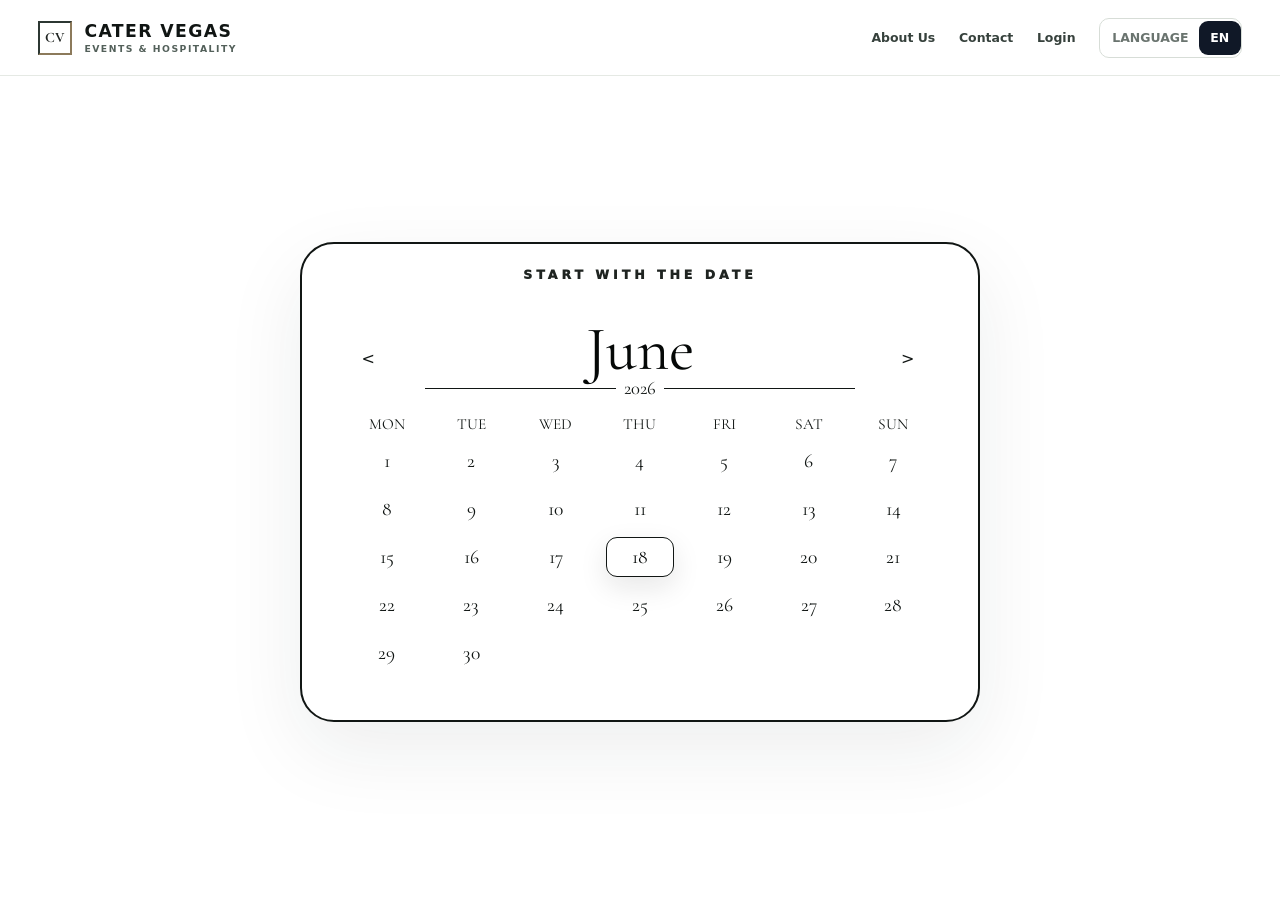
==== commit fa5e8ba6: "Add industry selection frame" ====
--- a/index.html
+++ b/index.html
@@ -8,7 +8,10 @@
   <meta name="theme-color" content="#ffffff">
   <title>Cater Vegas | Industries</title>
   <link rel="icon" href="data:image/svg+xml,%3Csvg xmlns='http://www.w3.org/2000/svg' viewBox='0 0 64 64'%3E%3Crect width='64' height='64' fill='%23ffffff'/%3E%3Ctext x='32' y='41' text-anchor='middle' font-family='Georgia,serif' font-size='23' fill='%231b3324'%3ECV%3C/text%3E%3C/svg%3E">
-  <link rel="stylesheet" href="styles.css?v=20260627-centered-industry-icons">
+  <link rel="preconnect" href="https://fonts.googleapis.com">
+  <link rel="preconnect" href="https://fonts.gstatic.com" crossorigin>
+  <link href="https://fonts.googleapis.com/css2?family=Cormorant+Garamond:wght@500;600;700&display=swap" rel="stylesheet">
+  <link rel="stylesheet" href="styles.css?v=20260627-industry-selection-frame">
 </head>
 <body>
   <header class="site-header" id="top">
--- a/styles.css
+++ b/styles.css
@@ -10,7 +10,7 @@
   --gold: #b59a6a;
   --aqua: #2bbcc4;
   --violet: #9157e8;
-  --serif: Georgia, "Times New Roman", serif;
+  --serif: "Cormorant Garamond", Georgia, "Times New Roman", serif;
   --sans: Inter, ui-sans-serif, system-ui, -apple-system, BlinkMacSystemFont, "Segoe UI", sans-serif;
 }
 
@@ -307,6 +307,9 @@
   min-height: clamp(430px, calc(100vh - 120px), 540px);
   padding: clamp(20px, 3vw, 44px) clamp(16px, 2.1vw, 34px);
   isolation: isolate;
+  box-shadow: inset 0 0 0 0 rgba(16, 21, 19, 0);
+  cursor: pointer;
+  transition: box-shadow 180ms ease, background 180ms ease;
 }
 
 .industry-panel::before,
@@ -318,19 +321,14 @@
 
 .industry-panel::before {
   z-index: -2;
-  background:
-    linear-gradient(180deg, rgba(255, 255, 255, 0.38), rgba(255, 255, 255, 0.9)),
-    var(--panel-image);
-  background-size: cover;
-  background-position: center;
-  filter: saturate(0.82);
+  background: #fff;
 }
 
 .industry-panel::after {
   z-index: -1;
   background:
-    linear-gradient(180deg, rgba(255, 255, 255, 0.2), rgba(255, 255, 255, 0.92) 78%),
-    linear-gradient(90deg, rgba(255, 255, 255, 0.92), rgba(255, 255, 255, 0.32));
+    linear-gradient(180deg, rgba(255, 255, 255, 0), rgba(247, 248, 245, 0.84) 80%),
+    linear-gradient(90deg, rgba(255, 255, 255, 0.96), rgba(255, 255, 255, 0.62));
 }
 
 .industry-panel:not(:first-child) {
@@ -339,23 +337,31 @@
   clip-path: polygon(10% 0, 100% 0, 90% 100%, 0 100%);
 }
 
+.industry-panel:hover,
+.industry-panel:focus-within,
+.industry-panel.is-selected {
+  box-shadow:
+    inset 0 0 0 2px var(--ink),
+    inset 0 0 0 10px rgba(255, 255, 255, 0.72);
+}
+
 .industry-catering {
-  --accent: var(--aqua);
+  --accent: var(--ink);
   --panel-image: url("assets/cater-vegas-hero.png");
 }
 
 .industry-fb {
-  --accent: var(--green-bright);
+  --accent: var(--ink);
   --panel-image: url("assets/cater-vegas-hero.png");
 }
 
 .industry-entertainment {
-  --accent: var(--violet);
+  --accent: var(--ink);
   --panel-image: url("img/cocofilms-preview.jpg");
 }
 
 .industry-hotel {
-  --accent: var(--gold);
+  --accent: var(--ink);
   --panel-image: url("img/la-apertura-preview.png");
 }
 
@@ -399,20 +405,21 @@
   display: block;
   margin-bottom: 10px;
   color: var(--accent);
-  font-size: clamp(0.92rem, 1.18vw, 1.12rem);
-  font-weight: 950;
-  letter-spacing: 0.14em;
+  font-family: var(--serif);
+  font-size: clamp(1rem, 1.28vw, 1.22rem);
+  font-weight: 700;
+  letter-spacing: 0.08em;
 }
 
 .panel-copy h1,
 .panel-copy h2 {
   margin: 0;
   color: var(--ink);
-  font-family: var(--sans);
-  font-size: clamp(1.65rem, 2.25vw, 2.65rem);
-  font-weight: 900;
-  letter-spacing: -0.02em;
-  line-height: 0.95;
+  font-family: var(--serif);
+  font-size: clamp(2.05rem, 2.65vw, 3.2rem);
+  font-weight: 700;
+  letter-spacing: 0;
+  line-height: 0.9;
 }
 
 .panel-copy i {
@@ -426,16 +433,18 @@
 .panel-copy p {
   max-width: 340px;
   margin: 0 0 14px;
-  color: #34403b;
-  font-size: clamp(0.78rem, 0.92vw, 0.95rem);
-  font-weight: 650;
-  line-height: 1.35;
+  color: var(--ink);
+  font-family: var(--serif);
+  font-size: clamp(1rem, 1.08vw, 1.2rem);
+  font-weight: 600;
+  line-height: 1.18;
 }
 
 .panel-copy a {
   color: var(--accent);
-  font-size: 0.84rem;
-  font-weight: 900;
+  font-family: var(--serif);
+  font-size: clamp(1rem, 1.02vw, 1.14rem);
+  font-weight: 700;
 }
 
 .panel-copy a::after {
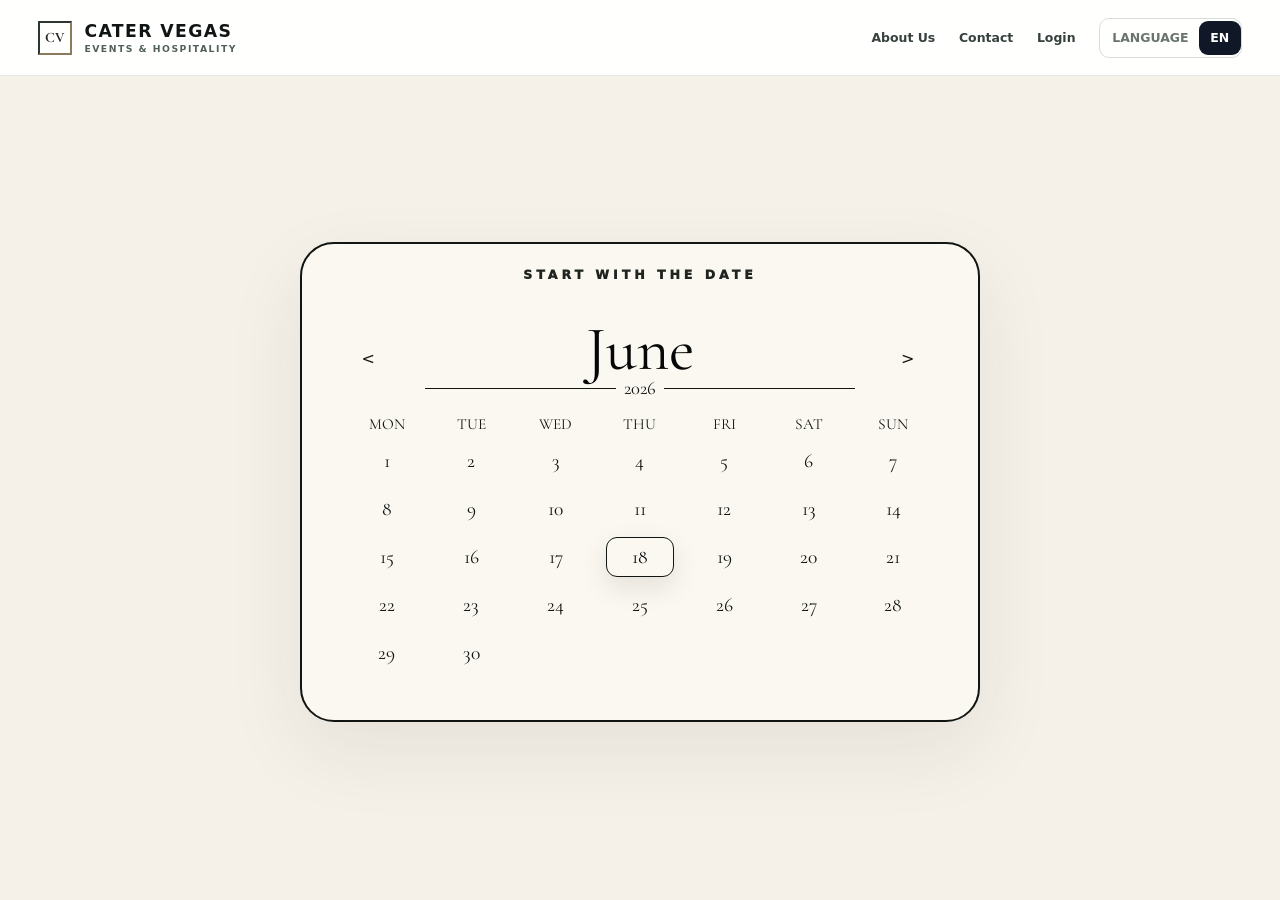
==== commit cb6a2456: "Add bone background tone" ====
--- a/index.html
+++ b/index.html
@@ -11,7 +11,7 @@
   <link rel="preconnect" href="https://fonts.googleapis.com">
   <link rel="preconnect" href="https://fonts.gstatic.com" crossorigin>
   <link href="https://fonts.googleapis.com/css2?family=Cormorant+Garamond:wght@500;600;700&display=swap" rel="stylesheet">
-  <link rel="stylesheet" href="styles.css?v=20260627-industry-selection-frame">
+  <link rel="stylesheet" href="styles.css?v=20260627-bone-background">
 </head>
 <body>
   <header class="site-header" id="top">
--- a/styles.css
+++ b/styles.css
@@ -4,7 +4,9 @@
   --muted: #53605a;
   --line: #e5e9e4;
   --white: #ffffff;
-  --soft: #f7f8f5;
+  --bone: #f6f1e8;
+  --bone-light: #fbf8f1;
+  --soft: #f6f1e8;
   --green: #1f2421;
   --green-bright: #8c7a5b;
   --gold: #b59a6a;
@@ -24,7 +26,7 @@
 
 body {
   margin: 0;
-  background: var(--white);
+  background: var(--bone);
   color: var(--ink);
   font-family: var(--sans);
 }
@@ -140,7 +142,7 @@
   align-items: center;
   min-height: calc(100vh - 76px);
   padding: clamp(6px, 1vw, 12px) clamp(18px, 4vw, 56px) clamp(12px, 2vw, 24px);
-  background: var(--white);
+  background: var(--bone);
 }
 
 .booking-shell {
@@ -151,7 +153,7 @@
   padding: clamp(14px, 1.8vw, 24px);
   border: 2px solid #111614;
   border-radius: 34px;
-  background: var(--white);
+  background: var(--bone-light);
   box-shadow: 0 28px 80px rgba(27, 42, 34, 0.08);
 }
 
@@ -173,7 +175,7 @@
   padding: clamp(6px, 1vw, 14px) clamp(14px, 2.2vw, 32px) clamp(12px, 2vw, 24px);
   border: 0;
   border-radius: 0;
-  background: var(--white);
+  background: var(--bone-light);
 }
 
 .calendar-card-header {
@@ -295,8 +297,8 @@
   min-height: calc(100vh - 76px);
   overflow: hidden;
   background:
-    linear-gradient(90deg, rgba(245, 248, 245, 0.92), rgba(255, 255, 255, 0.88)),
-    #f7f8f5;
+    linear-gradient(90deg, rgba(246, 241, 232, 0.92), rgba(251, 248, 241, 0.86)),
+    var(--bone);
 }
 
 .industry-panel {
@@ -321,14 +323,14 @@
 
 .industry-panel::before {
   z-index: -2;
-  background: #fff;
+  background: var(--bone-light);
 }
 
 .industry-panel::after {
   z-index: -1;
   background:
-    linear-gradient(180deg, rgba(255, 255, 255, 0), rgba(247, 248, 245, 0.84) 80%),
-    linear-gradient(90deg, rgba(255, 255, 255, 0.96), rgba(255, 255, 255, 0.62));
+    linear-gradient(180deg, rgba(251, 248, 241, 0), rgba(246, 241, 232, 0.84) 80%),
+    linear-gradient(90deg, rgba(251, 248, 241, 0.96), rgba(251, 248, 241, 0.62));
 }
 
 .industry-panel:not(:first-child) {
@@ -458,7 +460,7 @@
   min-height: 0;
   height: calc(100vh - 76px);
   padding: clamp(8px, 1.4vw, 18px) 0 0;
-  background: var(--white);
+  background: var(--bone);
   overflow: hidden;
 }
 
@@ -538,8 +540,8 @@
   width: 100%;
   overflow: hidden;
   background:
-    linear-gradient(90deg, rgba(245, 248, 245, 0.94), rgba(255, 255, 255, 0.88)),
-    #f7f8f5;
+    linear-gradient(90deg, rgba(246, 241, 232, 0.94), rgba(251, 248, 241, 0.88)),
+    var(--bone);
 }
 
 .category-strip::before {
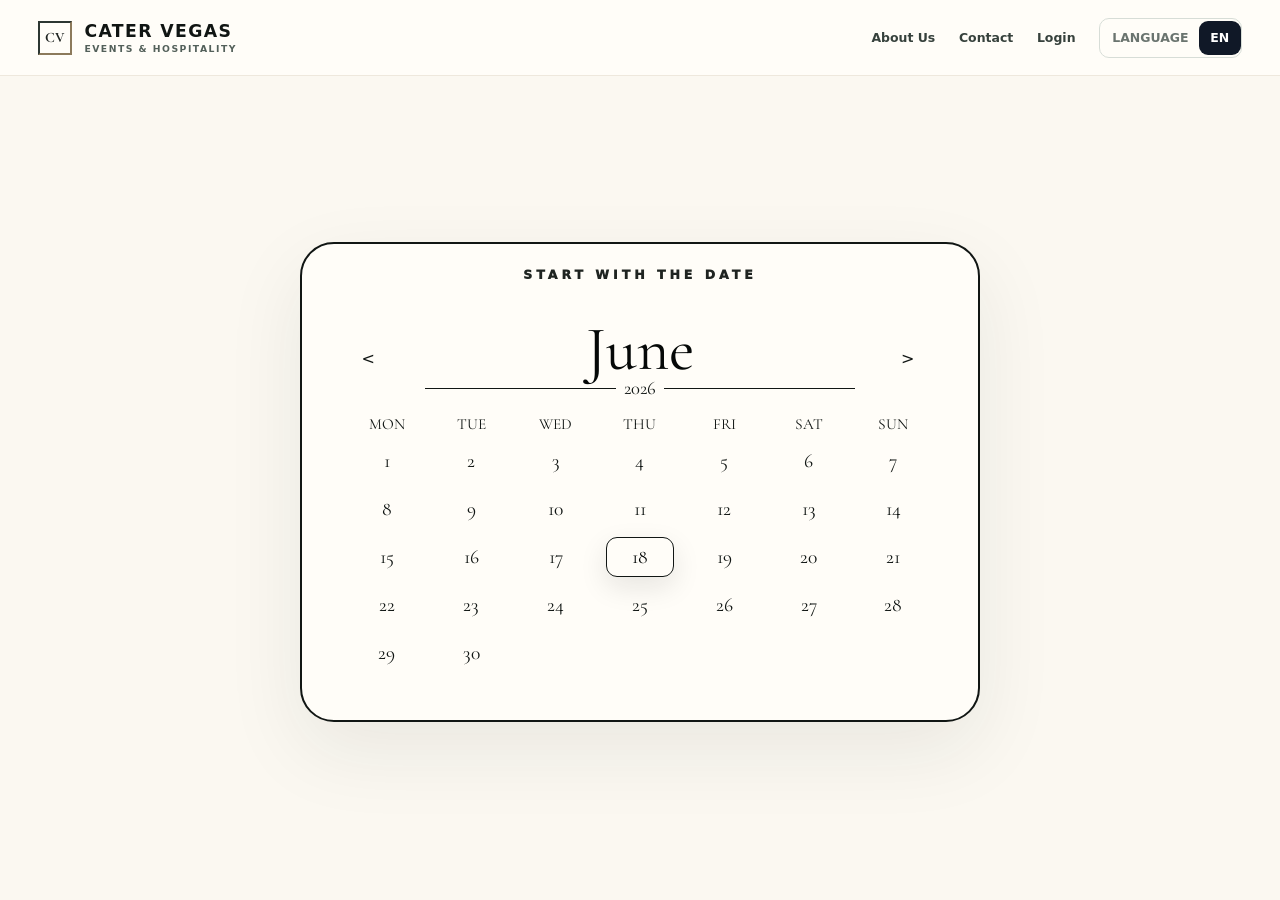
==== commit 60564155: "Simplify catering builder status icon" ====
--- a/index.html
+++ b/index.html
@@ -1,4 +1,4 @@
-﻿<!DOCTYPE html>
+<!DOCTYPE html>
 <html lang="es">
 <head>
   <meta charset="UTF-8">
@@ -11,7 +11,7 @@
   <link rel="preconnect" href="https://fonts.googleapis.com">
   <link rel="preconnect" href="https://fonts.gstatic.com" crossorigin>
   <link href="https://fonts.googleapis.com/css2?family=Cormorant+Garamond:wght@500;600;700&display=swap" rel="stylesheet">
-  <link rel="stylesheet" href="styles.css?v=20260627-bone-background">
+  <link rel="stylesheet" href="styles.css?v=20260627-builder-icon">
 </head>
 <body>
   <header class="site-header" id="top">
@@ -26,7 +26,7 @@
     <nav class="site-nav" aria-label="Principal">
       <a href="#about">About Us</a>
       <a href="#contact">Contact</a>
-      <a href="login.html">Login</a>
+      <a href="../login.html">Login</a>
       <a class="language-pill" href="#contact">Language <strong>EN</strong></a>
     </nav>
   </header>
@@ -100,7 +100,6 @@
           <span class="panel-number">01</span>
           <h1>Catering</h1>
           <i></i>
-          <p>Premium menus, plating, staffing and full-service event execution.</p>
           <a href="#catering">Start with Catering</a>
         </div>
       </article>
@@ -115,7 +114,6 @@
           <span class="panel-number">02</span>
           <h2>F&amp;B</h2>
           <i></i>
-          <p>Food and beverage programs for venues, hotels, pop-ups and recurring events.</p>
           <a href="#start" data-start-option="F&B">Start with F&amp;B</a>
         </div>
       </article>
@@ -130,7 +128,6 @@
           <span class="panel-number">03</span>
           <h2>Entertainment</h2>
           <i></i>
-          <p>DJ, live talent, production timing and guest-energy planning for Las Vegas events.</p>
           <a href="#start" data-start-option="Entertainment">Start with Entertainment</a>
         </div>
       </article>
@@ -145,7 +142,6 @@
           <span class="panel-number">04</span>
           <h2>Hospedaje</h2>
           <i></i>
-          <p>Hotel blocks, VIP arrivals, transportation notes and concierge coordination.</p>
           <a href="#start" data-start-option="Hospedaje">Start with Hospedaje</a>
         </div>
       </article>
@@ -161,8 +157,16 @@
         <p>Choose the catering area you want to build first.</p>
       </div>
 
+      <div class="builder-chip" aria-label="Catering design preview" title="Catering design preview">
+        <span class="builder-chip-icon" aria-hidden="true">
+          <svg viewBox="0 0 24 24">
+            <path d="M4 17h16M7 17a5 5 0 0 1 10 0M12 7v4M9 7h6"></path>
+          </svg>
+        </span>
+      </div>
+
       <div class="category-strip" aria-label="Catering categories">
-        <a class="category-item" href="#start" data-start-option="Catering">
+        <a class="category-item" href="#tables" data-builder-category="tables">
           <span class="category-icon" aria-hidden="true">
             <svg viewBox="0 0 64 64">
               <path d="M17 25c0-6 30-6 30 0s-30 6-30 0zM20 28c2 4 22 4 24 0M32 31v20M24 51h16"></path>
@@ -171,7 +175,7 @@
           <strong>Tables</strong>
         </a>
 
-        <a class="category-item" href="#start" data-start-option="Catering">
+        <a class="category-item" href="#catering" data-builder-category="chairs">
           <span class="category-icon" aria-hidden="true">
             <svg viewBox="0 0 64 64">
               <path d="M21 17h22v18H21zM18 35h28M23 35l-3 18M41 35l3 18M24 24h16"></path>
@@ -209,6 +213,51 @@
         </a>
 
       </div>
+    </section>
+
+    <section class="table-builder is-hidden-step" id="tables" aria-labelledby="tables-title">
+      <a class="flow-back" href="#catering" aria-label="Back to catering">
+        Back
+      </a>
+
+      <div class="table-builder-layout">
+        <div class="table-builder-copy">
+          <p class="eyebrow">Step 01</p>
+          <h2 id="tables-title">Choose your table</h2>
+          <p>Select the table first. Your choice will stay saved, then we continue with chairs.</p>
+        </div>
+
+        <div class="table-choice-grid" aria-label="Table options">
+          <button class="table-choice" type="button" data-table-choice="Round 48 table" data-table-note="Best for 4 to 6 guests">
+            <span class="table-choice-image" aria-hidden="true"></span>
+            <strong>Round 48</strong>
+            <small>4 to 6 guests</small>
+          </button>
+          <button class="table-choice" type="button" data-table-choice="Round 60 table" data-table-note="Best for 6 to 8 guests">
+            <span class="table-choice-image" aria-hidden="true"></span>
+            <strong>Round 60</strong>
+            <small>6 to 8 guests</small>
+          </button>
+          <button class="table-choice" type="button" data-table-choice="Cocktail table" data-table-note="Best for standing receptions">
+            <span class="table-choice-image" aria-hidden="true"></span>
+            <strong>Cocktail</strong>
+            <small>Reception flow</small>
+          </button>
+        </div>
+      </div>
+
+      <aside class="builder-preview" aria-live="polite">
+        <span aria-hidden="true">
+          <svg viewBox="0 0 24 24">
+            <path d="M4 18h16M7 18a5 5 0 0 1 10 0M12 8v5M9 8h6"></path>
+          </svg>
+        </span>
+        <div>
+          <small>Saved design</small>
+          <strong id="table-preview">No table selected yet</strong>
+          <p id="table-preview-note">Choose a table to unlock chairs.</p>
+        </div>
+      </aside>
     </section>
 
     <section class="start-section is-hidden-step" id="start" aria-labelledby="start-title">
@@ -251,4 +300,3 @@
   <script src="app.js"></script>
 </body>
 </html>
-
--- a/styles.css
+++ b/styles.css
@@ -1,12 +1,12 @@
-﻿:root {
+:root {
   color-scheme: light;
   --ink: #101513;
   --muted: #53605a;
-  --line: #e5e9e4;
+  --line: #eee8dd;
   --white: #ffffff;
-  --bone: #f6f1e8;
-  --bone-light: #fbf8f1;
-  --soft: #f6f1e8;
+  --bone: #fbf8f1;
+  --bone-light: #fffdf8;
+  --soft: #fbf8f1;
   --green: #1f2421;
   --green-bright: #8c7a5b;
   --gold: #b59a6a;
@@ -54,7 +54,7 @@
   gap: 18px;
   min-height: 76px;
   padding: 12px clamp(20px, 3vw, 42px);
-  background: rgba(255, 255, 255, 0.96);
+  background: rgba(255, 253, 248, 0.96);
   border-bottom: 1px solid var(--line);
   backdrop-filter: blur(18px);
 }
@@ -297,7 +297,7 @@
   min-height: calc(100vh - 76px);
   overflow: hidden;
   background:
-    linear-gradient(90deg, rgba(246, 241, 232, 0.92), rgba(251, 248, 241, 0.86)),
+    linear-gradient(90deg, rgba(251, 248, 241, 0.92), rgba(255, 253, 248, 0.88)),
     var(--bone);
 }
 
@@ -326,11 +326,20 @@
   background: var(--bone-light);
 }
 
+.industry-catering::before {
+  background:
+    linear-gradient(180deg, rgba(255, 253, 248, 0.2), rgba(251, 248, 241, 0.82) 82%),
+    var(--panel-image);
+  background-position: center;
+  background-size: cover;
+  filter: saturate(0.82);
+}
+
 .industry-panel::after {
   z-index: -1;
   background:
-    linear-gradient(180deg, rgba(251, 248, 241, 0), rgba(246, 241, 232, 0.84) 80%),
-    linear-gradient(90deg, rgba(251, 248, 241, 0.96), rgba(251, 248, 241, 0.62));
+    linear-gradient(180deg, rgba(255, 253, 248, 0), rgba(251, 248, 241, 0.78) 80%),
+    linear-gradient(90deg, rgba(255, 253, 248, 0.96), rgba(255, 253, 248, 0.62));
 }
 
 .industry-panel:not(:first-child) {
@@ -349,7 +358,7 @@
 
 .industry-catering {
   --accent: var(--ink);
-  --panel-image: url("assets/cater-vegas-hero.png");
+  --panel-image: url("assets/portada-catering.jpeg");
 }
 
 .industry-fb {
@@ -359,12 +368,12 @@
 
 .industry-entertainment {
   --accent: var(--ink);
-  --panel-image: url("img/cocofilms-preview.jpg");
+  --panel-image: url("../img/cocofilms-preview.jpg");
 }
 
 .industry-hotel {
   --accent: var(--ink);
-  --panel-image: url("img/la-apertura-preview.png");
+  --panel-image: url("../img/la-apertura-preview.png");
 }
 
 .panel-icon {
@@ -531,6 +540,59 @@
   font-weight: 750;
 }
 
+.builder-chip {
+  justify-self: center;
+  display: grid;
+  width: 54px;
+  height: 54px;
+  place-items: center;
+  margin: 0 0 clamp(8px, 1vw, 12px);
+  padding: 0;
+  border: 1px solid rgba(16, 21, 19, 0.16);
+  border-radius: 50%;
+  background: rgba(255, 253, 248, 0.82);
+  box-shadow: 0 14px 38px rgba(26, 37, 31, 0.08);
+}
+
+.builder-chip-icon {
+  display: grid;
+  width: 42px;
+  height: 42px;
+  place-items: center;
+  border-radius: 50%;
+  background: #111614;
+  color: var(--bone-light);
+}
+
+.builder-chip-icon svg {
+  width: 22px;
+  height: 22px;
+  fill: none;
+  stroke: currentColor;
+  stroke-linecap: round;
+  stroke-linejoin: round;
+  stroke-width: 1.8;
+}
+
+.builder-chip small,
+.builder-preview small {
+  display: block;
+  color: #667069;
+  font-size: 0.66rem;
+  font-weight: 900;
+  letter-spacing: 0.14em;
+  text-transform: uppercase;
+}
+
+.builder-chip strong {
+  display: block;
+  color: #111614;
+  font-family: var(--serif);
+  font-size: clamp(1rem, 1.2vw, 1.22rem);
+  font-weight: 700;
+  line-height: 1;
+}
+
 .category-strip {
   position: relative;
   display: grid;
@@ -540,7 +602,7 @@
   width: 100%;
   overflow: hidden;
   background:
-    linear-gradient(90deg, rgba(246, 241, 232, 0.94), rgba(251, 248, 241, 0.88)),
+    linear-gradient(90deg, rgba(251, 248, 241, 0.94), rgba(255, 253, 248, 0.88)),
     var(--bone);
 }
 
@@ -701,6 +763,173 @@
   box-shadow: 0 18px 44px rgba(17, 22, 20, 0.12);
 }
 
+.category-item.is-complete,
+.category-item.is-next {
+  box-shadow:
+    inset 0 0 0 2px #111614,
+    inset 0 0 0 9px rgba(255, 253, 248, 0.72);
+}
+
+.category-item.is-complete .category-icon {
+  border-color: #111614;
+  background: #111614;
+  color: var(--bone-light);
+}
+
+.category-item.is-complete .category-icon svg {
+  stroke: currentColor;
+}
+
+.category-item.is-next .category-icon {
+  border-color: #111614;
+  box-shadow: 0 0 0 7px rgba(17, 22, 20, 0.06), 0 18px 44px rgba(17, 22, 20, 0.12);
+}
+
+.table-builder {
+  position: relative;
+  display: grid;
+  grid-template-columns: minmax(260px, 0.72fr) minmax(440px, 1fr);
+  gap: clamp(24px, 4vw, 70px);
+  align-items: center;
+  min-height: calc(100vh - 76px);
+  padding: clamp(66px, 8vw, 112px) clamp(24px, 5vw, 88px) clamp(34px, 5vw, 70px);
+  background: var(--bone);
+}
+
+.table-builder-layout {
+  display: contents;
+}
+
+.table-builder-copy h2 {
+  margin: 0 0 14px;
+  font-family: var(--serif);
+  font-size: clamp(3.2rem, 6vw, 7rem);
+  font-weight: 500;
+  letter-spacing: 0;
+  line-height: 0.9;
+}
+
+.table-builder-copy p:not(.eyebrow) {
+  max-width: 460px;
+  margin: 0;
+  color: #4e5851;
+  font-size: clamp(1rem, 1.35vw, 1.22rem);
+  line-height: 1.55;
+}
+
+.table-choice-grid {
+  display: grid;
+  grid-template-columns: repeat(3, minmax(0, 1fr));
+  gap: clamp(12px, 1.8vw, 22px);
+}
+
+.table-choice {
+  display: grid;
+  gap: 12px;
+  min-height: clamp(250px, 38vh, 350px);
+  align-content: end;
+  padding: 18px;
+  border: 1px solid rgba(17, 22, 20, 0.12);
+  border-radius: 18px;
+  background: rgba(255, 253, 248, 0.74);
+  color: #111614;
+  font: inherit;
+  text-align: left;
+  cursor: pointer;
+  box-shadow: 0 18px 54px rgba(26, 37, 31, 0.08);
+  transition: border-color 160ms ease, box-shadow 160ms ease, transform 160ms ease;
+}
+
+.table-choice:hover,
+.table-choice.is-selected {
+  border-color: #111614;
+  box-shadow: 0 24px 70px rgba(26, 37, 31, 0.14);
+  transform: translateY(-3px);
+}
+
+.table-choice.is-selected {
+  box-shadow:
+    inset 0 0 0 2px #111614,
+    inset 0 0 0 8px rgba(255, 253, 248, 0.72),
+    0 24px 70px rgba(26, 37, 31, 0.14);
+}
+
+.table-choice-image {
+  min-height: 150px;
+  border-radius: 13px;
+  background:
+    linear-gradient(180deg, rgba(255, 253, 248, 0.04), rgba(251, 248, 241, 0.46)),
+    url("assets/tables.jpeg");
+  background-position: center;
+  background-size: cover;
+  filter: saturate(0.88);
+}
+
+.table-choice strong {
+  font-family: var(--serif);
+  font-size: clamp(1.8rem, 2.5vw, 3rem);
+  font-weight: 600;
+  line-height: 0.9;
+}
+
+.table-choice small {
+  color: #4e5851;
+  font-size: 0.82rem;
+  font-weight: 800;
+  letter-spacing: 0.08em;
+  text-transform: uppercase;
+}
+
+.builder-preview {
+  grid-column: 1 / -1;
+  justify-self: center;
+  display: inline-flex;
+  align-items: center;
+  gap: 14px;
+  max-width: min(100%, 620px);
+  min-height: 66px;
+  padding: 10px 22px 10px 12px;
+  border: 1px solid rgba(17, 22, 20, 0.16);
+  border-radius: 999px;
+  background: rgba(255, 253, 248, 0.86);
+  box-shadow: 0 18px 54px rgba(26, 37, 31, 0.08);
+}
+
+.builder-preview > span {
+  display: grid;
+  width: 44px;
+  height: 44px;
+  place-items: center;
+  border-radius: 50%;
+  background: #111614;
+  color: var(--bone-light);
+}
+
+.builder-preview svg {
+  width: 24px;
+  height: 24px;
+  fill: none;
+  stroke: currentColor;
+  stroke-linecap: round;
+  stroke-linejoin: round;
+  stroke-width: 1.7;
+}
+
+.builder-preview strong {
+  display: block;
+  color: #111614;
+  font-family: var(--serif);
+  font-size: clamp(1.2rem, 1.8vw, 1.65rem);
+  font-weight: 700;
+}
+
+.builder-preview p {
+  margin: 0;
+  color: #4e5851;
+  font-size: 0.86rem;
+  font-weight: 700;
+}
+
 .start-section {
   display: grid;
   grid-template-columns: minmax(300px, 0.9fr) minmax(320px, 1.1fr);
@@ -844,6 +1073,10 @@
     min-height: 0;
   }
 
+  .table-builder {
+    grid-template-columns: 1fr;
+  }
+
   .category-strip::before {
     display: none;
   }
@@ -911,9 +1144,27 @@
   .calendar-hero,
   .industry-hero,
   .catering-showroom,
+  .table-builder,
   .start-section {
     grid-template-columns: 1fr;
     min-height: auto;
+  }
+
+  .builder-chip {
+    justify-self: center;
+    margin: 0 18px 12px;
+  }
+
+  .table-builder {
+    padding: 28px 18px 38px;
+  }
+
+  .table-choice-grid {
+    grid-template-columns: 1fr;
+  }
+
+  .table-choice {
+    min-height: 250px;
   }
 
   .category-strip {
@@ -982,4 +1233,3 @@
     display: grid;
   }
 }
-
